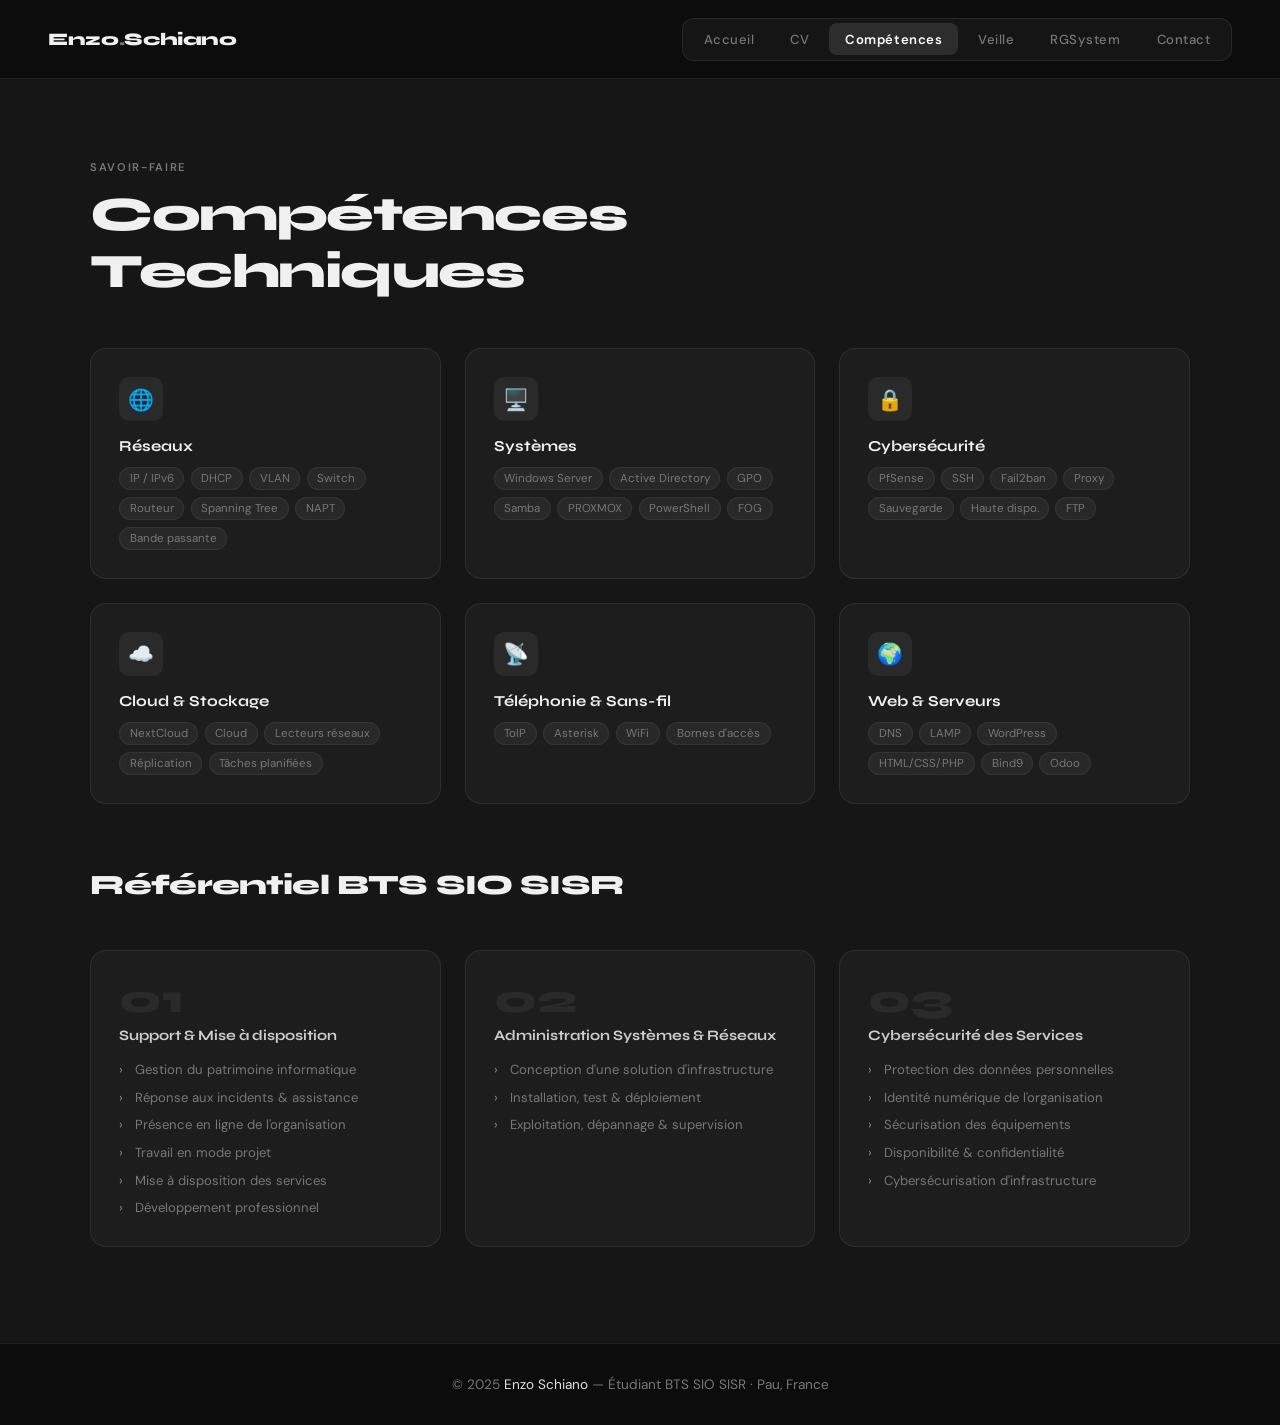
==== competences.html @ 0765dd6f "Restructuration complete: Multi-pages avec CSS externe, application des bonnes pratiques" ====
<!DOCTYPE html>
<html lang="fr">

<head>
    <meta charset="UTF-8" />
    <meta name="viewport" content="width=device-width, initial-scale=1.0" />
    <title>Enzo Schiano — BTS SIO SISR</title>
    <link rel="preconnect" href="https://fonts.googleapis.com">
    <link
        href="https://fonts.googleapis.com/css2?family=Syne:wght@400;600;700;800&family=DM+Sans:wght@300;400;500&display=swap"
        rel="stylesheet">
    <link rel="stylesheet" href="style.css">
</head>

<body>

    <nav>
        <a href="index.html" class="nav-logo" style="text-decoration:none;">Enzo<span>.</span>Schiano</a>
        <ul class="nav-tabs">
            <li><a href="index.html" >Accueil</a></li>
            <li><a href="cv.html">CV</a></li>
            <li><a href="competences.html" class="active">Compétences</a></li>
            <li><a href="veille.html">Veille</a></li>
            <li><a href="rgsystem.html">RGSystem</a></li>
            <li><a href="contact.html">Contact</a></li>
        </ul>
    </nav>

    
<div id="competences" style="padding-top: 4rem;">
        <section id="competences" style="padding-top:6rem; background:var(--bg3);">
            <div class="section-inner">
                <p class="section-label reveal">Savoir-faire</p>
                <h2 class="reveal">Compétences<br>Techniques</h2>
                <div class="skills-grid">
                    <div class="skill-card reveal">
                        <div class="skill-icon">🌐</div>
                        <div class="skill-title">Réseaux</div>
                        <div class="skill-items"><span class="skill-pill">IP / IPv6</span><span
                                class="skill-pill">DHCP</span><span class="skill-pill">VLAN</span><span
                                class="skill-pill">Switch</span><span class="skill-pill">Routeur</span><span
                                class="skill-pill">Spanning Tree</span><span class="skill-pill">NAPT</span><span
                                class="skill-pill">Bande passante</span></div>
                    </div>
                    <div class="skill-card reveal">
                        <div class="skill-icon">🖥️</div>
                        <div class="skill-title">Systèmes</div>
                        <div class="skill-items"><span class="skill-pill">Windows Server</span><span
                                class="skill-pill">Active Directory</span><span class="skill-pill">GPO</span><span
                                class="skill-pill">Samba</span><span class="skill-pill">PROXMOX</span><span
                                class="skill-pill">PowerShell</span><span class="skill-pill">FOG</span></div>
                    </div>
                    <div class="skill-card reveal">
                        <div class="skill-icon">🔒</div>
                        <div class="skill-title">Cybersécurité</div>
                        <div class="skill-items"><span class="skill-pill">PfSense</span><span
                                class="skill-pill">SSH</span><span class="skill-pill">Fail2ban</span><span
                                class="skill-pill">Proxy</span><span class="skill-pill">Sauvegarde</span><span
                                class="skill-pill">Haute dispo.</span><span class="skill-pill">FTP</span></div>
                    </div>
                    <div class="skill-card reveal">
                        <div class="skill-icon">☁️</div>
                        <div class="skill-title">Cloud &amp; Stockage</div>
                        <div class="skill-items"><span class="skill-pill">NextCloud</span><span
                                class="skill-pill">Cloud</span><span class="skill-pill">Lecteurs réseaux</span><span
                                class="skill-pill">Réplication</span><span class="skill-pill">Tâches planifiées</span>
                        </div>
                    </div>
                    <div class="skill-card reveal">
                        <div class="skill-icon">📡</div>
                        <div class="skill-title">Téléphonie &amp; Sans-fil</div>
                        <div class="skill-items"><span class="skill-pill">ToIP</span><span
                                class="skill-pill">Asterisk</span><span class="skill-pill">WiFi</span><span
                                class="skill-pill">Bornes d'accès</span></div>
                    </div>
                    <div class="skill-card reveal">
                        <div class="skill-icon">🌍</div>
                        <div class="skill-title">Web &amp; Serveurs</div>
                        <div class="skill-items"><span class="skill-pill">DNS</span><span
                                class="skill-pill">LAMP</span><span class="skill-pill">WordPress</span><span
                                class="skill-pill">HTML/CSS/PHP</span><span class="skill-pill">Bind9</span><span
                                class="skill-pill">Odoo</span></div>
                    </div>
                </div>
                <h2 class="reveal" style="margin-top:4rem;font-size:1.75rem;">Référentiel BTS SIO SISR</h2>
                <div class="bts-grid">
                    <div class="bts-card reveal">
                        <div class="bts-number">01</div>
                        <div class="bts-title">Support &amp; Mise à disposition</div>
                        <ul class="bts-items">
                            <li>Gestion du patrimoine informatique</li>
                            <li>Réponse aux incidents &amp; assistance</li>
                            <li>Présence en ligne de l'organisation</li>
                            <li>Travail en mode projet</li>
                            <li>Mise à disposition des services</li>
                            <li>Développement professionnel</li>
                        </ul>
                    </div>
                    <div class="bts-card reveal">
                        <div class="bts-number">02</div>
                        <div class="bts-title">Administration Systèmes &amp; Réseaux</div>
                        <ul class="bts-items">
                            <li>Conception d'une solution d'infrastructure</li>
                            <li>Installation, test &amp; déploiement</li>
                            <li>Exploitation, dépannage &amp; supervision</li>
                        </ul>
                    </div>
                    <div class="bts-card reveal">
                        <div class="bts-number">03</div>
                        <div class="bts-title">Cybersécurité des Services</div>
                        <ul class="bts-items">
                            <li>Protection des données personnelles</li>
                            <li>Identité numérique de l'organisation</li>
                            <li>Sécurisation des équipements</li>
                            <li>Disponibilité &amp; confidentialité</li>
                            <li>Cybersécurisation d'infrastructure</li>
                        </ul>
                    </div>
                </div>
            </div>
        </section>
        
    </div>
    <footer>
        <p>© 2025 <span>Enzo Schiano</span> — Étudiant BTS SIO SISR · Pau, France</p>
    </footer>
    <script>
        // Animations au scroll (reveal)
        function triggerReveal() {
            const reveals = document.querySelectorAll('.reveal');
            const observer = new IntersectionObserver((entries) => {
                entries.forEach((entry, i) => {
                    if (entry.isIntersecting) {
                        setTimeout(() => entry.target.classList.add('visible'), (i % 6) * 80);
                        observer.unobserve(entry.target);
                    }
                });
            }, { threshold: 0.1 });
            
            reveals.forEach(el => el.classList.remove('visible'));
            reveals.forEach(el => observer.observe(el));
        }

        document.addEventListener('DOMContentLoaded', triggerReveal);
    </script>
</body>
</html>
---- style.css ----
*,
        *::before,
        *::after {
            box-sizing: border-box;
            margin: 0;
            padding: 0;
        }

        :root {
            --bg: #0c0c0c;
            --bg2: #111111;
            --bg3: #161616;
            --accent: #e0e0e0;
            --accent2: #ffffff;
            --text: #f0f0f0;
            --muted: #777777;
            --border: rgba(255, 255, 255, 0.08);
            --card: rgba(255, 255, 255, 0.03);
        }

        html {
            scroll-behavior: smooth;
        }

        body {
            font-family: 'DM Sans', sans-serif;
            background: var(--bg);
            color: var(--text);
            min-height: 100vh;
            overflow-x: hidden;
        }

        body::before {
            content: '';
            position: fixed;
            inset: 0;
            background-image: url("data:image/svg+xml,%3Csvg viewBox='0 0 256 256' xmlns='http://www.w3.org/2000/svg'%3E%3Cfilter id='noise'%3E%3CfeTurbulence type='fractalNoise' baseFrequency='0.9' numOctaves='4' stitchTiles='stitch'/%3E%3C/filter%3E%3Crect width='100%25' height='100%25' filter='url(%23noise)' opacity='0.04'/%3E%3C/svg%3E");
            pointer-events: none;
            z-index: 0;
            opacity: 0.4;
        }

        nav {
            position: fixed;
            top: 0;
            left: 0;
            right: 0;
            z-index: 100;
            display: flex;
            justify-content: space-between;
            align-items: center;
            padding: 1.1rem 3rem;
            backdrop-filter: blur(20px);
            background: rgba(12, 12, 12, 0.88);
            border-bottom: 1px solid var(--border);
        }

        .nav-logo {
            font-family: 'Syne', sans-serif;
            font-weight: 800;
            font-size: 1.1rem;
            letter-spacing: -0.02em;
            color: var(--text);
            text-decoration: none;
            cursor: pointer;
            background: none;
            border: none;
        }

        .nav-logo span {
            color: var(--muted);
        }

        .nav-tabs {
            display: flex;
            gap: 0.25rem;
            list-style: none;
            background: rgba(255, 255, 255, 0.04);
            border: 1px solid var(--border);
            border-radius: 12px;
            padding: 0.3rem;
        }

        .nav-tabs li a {
            background: none;
            border: none;
            color: var(--muted);
            font-family: 'DM Sans', sans-serif;
            font-size: 0.82rem;
            font-weight: 500;
            letter-spacing: 0.04em;
            padding: 0.45rem 1rem;
            border-radius: 8px;
            cursor: pointer;
            transition: all 0.2s;
            white-space: nowrap;
            text-decoration: none;
            display: inline-block;
        }

        .nav-tabs li a:hover {
            color: var(--text);
        }

        .nav-tabs li a.active {
            background: rgba(255, 255, 255, 0.1);
            color: var(--accent2);
            font-weight: 600;
        }

        section {
            position: relative;
            z-index: 1;
            padding: 6rem 3rem;
            min-height: auto;
        }

        .section-inner {
            max-width: 1100px;
            margin: 0 auto;
        }

        .section-label {
            font-size: 0.7rem;
            text-transform: uppercase;
            letter-spacing: 0.15em;
            color: var(--muted);
            font-weight: 600;
            margin-bottom: 0.75rem;
        }

        h2 {
            font-family: 'Syne', sans-serif;
            font-size: clamp(2rem, 4vw, 3rem);
            font-weight: 800;
            letter-spacing: -0.03em;
            margin-bottom: 3rem;
        }

        .divider {
            height: 1px;
            background: linear-gradient(90deg, transparent, var(--border), transparent);
            max-width: 1100px;
            margin: 0 auto;
        }

        /* HERO */
        #hero {
            min-height: 100vh;
            display: flex;
            align-items: center;
            padding: 6rem 3rem 4rem;
            overflow: hidden;
        }

        .hero-glow {
            position: absolute;
            width: 500px;
            height: 500px;
            background: radial-gradient(circle, rgba(255, 255, 255, 0.04) 0%, transparent 70%);
            top: -80px;
            right: -80px;
            pointer-events: none;
        }

        .hero-content {
            max-width: 1100px;
            margin: 0 auto;
            position: relative;
            z-index: 1;
        }

        .hero-tag {
            display: inline-flex;
            align-items: center;
            gap: 0.5rem;
            background: rgba(255, 255, 255, 0.05);
            border: 1px solid rgba(255, 255, 255, 0.1);
            border-radius: 100px;
            padding: 0.35rem 1rem;
            font-size: 0.75rem;
            letter-spacing: 0.1em;
            text-transform: uppercase;
            color: #aaaaaa;
            margin-bottom: 2rem;
            animation: fadeUp 0.6s ease both;
        }

        .hero-tag::before {
            content: '';
            width: 6px;
            height: 6px;
            background: #ffffff;
            border-radius: 50%;
            animation: pulse 2s infinite;
        }

        @keyframes pulse {

            0%,
            100% {
                opacity: 1;
                transform: scale(1);
            }

            50% {
                opacity: 0.4;
                transform: scale(1.4);
            }
        }

        h1 {
            font-family: 'Syne', sans-serif;
            font-size: clamp(3.5rem, 8vw, 7rem);
            font-weight: 800;
            line-height: 0.95;
            letter-spacing: -0.04em;
            animation: fadeUp 0.6s 0.1s ease both;
        }

        h1 .highlight {
            background: linear-gradient(135deg, #ffffff 0%, #888888 100%);
            -webkit-background-clip: text;
            -webkit-text-fill-color: transparent;
            background-clip: text;
        }

        .hero-subtitle {
            margin-top: 1.5rem;
            font-size: 1.1rem;
            color: var(--muted);
            max-width: 460px;
            line-height: 1.7;
            animation: fadeUp 0.6s 0.2s ease both;
        }

        .hero-actions {
            display: flex;
            gap: 1rem;
            margin-top: 2.5rem;
            animation: fadeUp 0.6s 0.3s ease both;
        }

        .btn-primary {
            display: inline-flex;
            align-items: center;
            gap: 0.5rem;
            background: #ffffff;
            color: #0c0c0c;
            padding: 0.85rem 1.8rem;
            border-radius: 8px;
            text-decoration: none;
            font-weight: 700;
            font-size: 0.9rem;
            border: none;
            cursor: pointer;
            transition: all 0.2s;
        }

        .btn-primary:hover {
            background: #cccccc;
            transform: translateY(-2px);
            box-shadow: 0 8px 24px rgba(255, 255, 255, 0.1);
        }

        .btn-outline {
            display: inline-flex;
            align-items: center;
            gap: 0.5rem;
            background: transparent;
            color: var(--text);
            padding: 0.85rem 1.8rem;
            border-radius: 8px;
            text-decoration: none;
            font-weight: 500;
            font-size: 0.9rem;
            border: 1px solid var(--border);
            cursor: pointer;
            transition: all 0.2s;
        }

        .btn-outline:hover {
            border-color: rgba(255, 255, 255, 0.3);
            color: #ffffff;
            transform: translateY(-2px);
        }

        .hero-meta {
            display: flex;
            gap: 3rem;
            margin-top: 4rem;
            animation: fadeUp 0.6s 0.4s ease both;
        }

        .hero-meta-label {
            font-size: 0.7rem;
            text-transform: uppercase;
            letter-spacing: 0.1em;
            color: var(--muted);
        }

        .hero-meta-value {
            font-family: 'Syne', sans-serif;
            font-weight: 700;
            font-size: 1.05rem;
            margin-top: 0.2rem;
        }

        @keyframes fadeUp {
            from {
                opacity: 0;
                transform: translateY(24px);
            }

            to {
                opacity: 1;
                transform: translateY(0);
            }
        }

        /* TIMELINE */
        #experience {
            background: var(--bg2);
        }

        .timeline {
            position: relative;
        }

        .timeline::before {
            content: '';
            position: absolute;
            left: 0;
            top: 0;
            bottom: 0;
            width: 2px;
            background: linear-gradient(180deg, #ffffff, transparent);
            border-radius: 2px;
        }

        .timeline-item {
            padding-left: 2.5rem;
            margin-bottom: 3rem;
            position: relative;
        }

        .timeline-item::before {
            content: '';
            position: absolute;
            left: -5px;
            top: 6px;
            width: 12px;
            height: 12px;
            background: #ffffff;
            border-radius: 50%;
            border: 3px solid var(--bg2);
        }

        .timeline-date {
            font-size: 0.75rem;
            color: #aaa;
            font-weight: 600;
            letter-spacing: 0.08em;
            text-transform: uppercase;
            margin-bottom: 0.4rem;
        }

        .timeline-title {
            font-family: 'Syne', sans-serif;
            font-weight: 700;
            font-size: 1.05rem;
            margin-bottom: 0.2rem;
        }

        .timeline-company {
            color: var(--muted);
            font-size: 0.875rem;
            margin-bottom: 0.6rem;
        }

        .timeline-desc {
            color: var(--muted);
            font-size: 0.875rem;
            line-height: 1.7;
        }

        .timeline-tags {
            display: flex;
            flex-wrap: wrap;
            gap: 0.4rem;
            margin-top: 0.75rem;
        }

        .tag {
            background: rgba(255, 255, 255, 0.06);
            border: 1px solid rgba(255, 255, 255, 0.1);
            color: #ccc;
            font-size: 0.72rem;
            padding: 0.2rem 0.65rem;
            border-radius: 100px;
            font-weight: 500;
        }

        /* FORMATION */
        .formation-grid {
            display: grid;
            grid-template-columns: 1fr 1fr;
            gap: 1.5rem;
        }

        .formation-card {
            background: var(--card);
            border: 1px solid var(--border);
            border-radius: 16px;
            padding: 2rem;
            transition: all 0.3s;
            position: relative;
            overflow: hidden;
        }

        .formation-card::before {
            content: '';
            position: absolute;
            top: 0;
            left: 0;
            right: 0;
            height: 2px;
            background: linear-gradient(90deg, #ffffff, #555555);
            opacity: 0;
            transition: opacity 0.3s;
        }

        .formation-card:hover {
            border-color: rgba(255, 255, 255, 0.2);
            transform: translateY(-4px);
            box-shadow: 0 20px 40px rgba(0, 0, 0, 0.3);
        }

        .formation-card:hover::before {
            opacity: 1;
        }

        .formation-year {
            font-size: 0.72rem;
            text-transform: uppercase;
            letter-spacing: 0.1em;
            color: #aaa;
            font-weight: 600;
            margin-bottom: 0.75rem;
        }

        .formation-degree {
            font-family: 'Syne', sans-serif;
            font-weight: 700;
            font-size: 1rem;
            margin-bottom: 0.35rem;
        }

        .formation-school {
            color: var(--muted);
            font-size: 0.875rem;
        }

        /* SKILLS */
        #competences {
            background: var(--bg3);
        }

        .skills-grid {
            display: grid;
            grid-template-columns: repeat(3, 1fr);
            gap: 1.5rem;
        }

        .skill-card {
            background: var(--card);
            border: 1px solid var(--border);
            border-radius: 16px;
            padding: 1.75rem;
            transition: all 0.3s;
        }

        .skill-card:hover {
            border-color: rgba(255, 255, 255, 0.2);
            transform: translateY(-3px);
            box-shadow: 0 16px 32px rgba(0, 0, 0, 0.25);
        }

        .skill-icon {
            width: 44px;
            height: 44px;
            background: rgba(255, 255, 255, 0.06);
            border-radius: 10px;
            display: flex;
            align-items: center;
            justify-content: center;
            margin-bottom: 1rem;
            font-size: 1.3rem;
        }

        .skill-title {
            font-family: 'Syne', sans-serif;
            font-weight: 700;
            font-size: 0.95rem;
            margin-bottom: 0.75rem;
        }

        .skill-items {
            display: flex;
            flex-wrap: wrap;
            gap: 0.4rem;
        }

        .skill-pill {
            background: rgba(255, 255, 255, 0.05);
            border: 1px solid rgba(255, 255, 255, 0.06);
            color: var(--muted);
            font-size: 0.72rem;
            padding: 0.2rem 0.6rem;
            border-radius: 100px;
        }

        .bts-grid {
            display: grid;
            grid-template-columns: 1fr 1fr 1fr;
            gap: 1.5rem;
            margin-top: 1rem;
        }

        .bts-card {
            background: var(--card);
            border: 1px solid var(--border);
            border-radius: 16px;
            padding: 1.75rem;
        }

        .bts-number {
            font-family: 'Syne', sans-serif;
            font-size: 2.5rem;
            font-weight: 800;
            color: rgba(255, 255, 255, 0.06);
            line-height: 1;
            margin-bottom: 0.5rem;
        }

        .bts-title {
            font-family: 'Syne', sans-serif;
            font-weight: 700;
            font-size: 0.9rem;
            margin-bottom: 1rem;
            color: #ccc;
        }

        .bts-items {
            list-style: none;
            display: flex;
            flex-direction: column;
            gap: 0.5rem;
        }

        .bts-items li {
            font-size: 0.82rem;
            color: var(--muted);
            padding-left: 1rem;
            position: relative;
            line-height: 1.5;
        }

        .bts-items li::before {
            content: '›';
            position: absolute;
            left: 0;
            color: #888;
        }

        /* CONTACT */
        #contact {
            background: var(--bg2);
        }

        .contact-wrapper {
            display: grid;
            grid-template-columns: 1fr 1fr;
            gap: 4rem;
            align-items: start;
        }

        .contact-desc {
            color: var(--muted);
            line-height: 1.7;
            margin-bottom: 2rem;
        }

        .contact-links {
            display: flex;
            flex-direction: column;
            gap: 1rem;
        }

        .contact-link-item {
            display: flex;
            align-items: center;
            gap: 1rem;
            padding: 1rem 1.25rem;
            background: var(--card);
            border: 1px solid var(--border);
            border-radius: 12px;
            text-decoration: none;
            color: var(--text);
            transition: all 0.2s;
        }

        .contact-link-item:hover {
            border-color: rgba(255, 255, 255, 0.2);
            transform: translateX(4px);
        }

        .contact-link-icon {
            width: 36px;
            height: 36px;
            background: rgba(255, 255, 255, 0.06);
            border-radius: 8px;
            display: flex;
            align-items: center;
            justify-content: center;
            font-size: 1rem;
            flex-shrink: 0;
        }

        .contact-link-label {
            font-size: 0.72rem;
            color: var(--muted);
            text-transform: uppercase;
            letter-spacing: 0.08em;
        }

        .contact-link-value {
            font-weight: 500;
            font-size: 0.9rem;
        }

        .contact-form {
            background: var(--card);
            border: 1px solid var(--border);
            border-radius: 20px;
            padding: 2.5rem;
        }

        .form-group {
            margin-bottom: 1.25rem;
        }

        label {
            display: block;
            font-size: 0.78rem;
            font-weight: 600;
            text-transform: uppercase;
            letter-spacing: 0.08em;
            color: var(--muted);
            margin-bottom: 0.5rem;
        }

        input,
        textarea {
            width: 100%;
            background: rgba(255, 255, 255, 0.04);
            border: 1px solid var(--border);
            border-radius: 10px;
            padding: 0.85rem 1rem;
            color: var(--text);
            font-family: 'DM Sans', sans-serif;
            font-size: 0.9rem;
            transition: border-color 0.2s;
            outline: none;
        }

        input:focus,
        textarea:focus {
            border-color: rgba(255, 255, 255, 0.3);
        }

        textarea {
            resize: vertical;
            min-height: 120px;
        }

        /* VEILLE */
        .veille-hero {
            padding: 8rem 3rem 3rem;
            position: relative;
            z-index: 1;
            max-width: 1100px;
            margin: 0 auto;
        }

        .veille-date-badge {
            display: inline-flex;
            align-items: center;
            gap: 0.5rem;
            background: rgba(255, 255, 255, 0.05);
            border: 1px solid rgba(255, 255, 255, 0.1);
            border-radius: 100px;
            padding: 0.35rem 1rem;
            font-size: 0.75rem;
            letter-spacing: 0.1em;
            text-transform: uppercase;
            color: #aaa;
            margin-bottom: 1.5rem;
        }

        .veille-hero p {
            color: var(--muted);
            font-size: 1rem;
            max-width: 560px;
            line-height: 1.7;
        }

        .veille-section {
            padding: 3rem 3rem;
            position: relative;
            z-index: 1;
            max-width: 1100px;
            margin: 0 auto;
        }

        .veille-section-title {
            font-family: 'Syne', sans-serif;
            font-size: 1.4rem;
            font-weight: 800;
            letter-spacing: -0.02em;
            margin-bottom: 1.5rem;
            display: flex;
            align-items: center;
            gap: 0.75rem;
        }

        .veille-section-title::after {
            content: '';
            flex: 1;
            height: 1px;
            background: var(--border);
        }

        .veille-cards {
            display: grid;
            grid-template-columns: repeat(2, 1fr);
            gap: 1.25rem;
            margin-bottom: 2.5rem;
        }

        .veille-cards.three {
            grid-template-columns: repeat(3, 1fr);
        }

        .veille-card {
            background: var(--card);
            border: 1px solid var(--border);
            border-radius: 16px;
            padding: 1.75rem;
            transition: all 0.25s;
        }

        .veille-card:hover {
            border-color: rgba(255, 255, 255, 0.18);
            transform: translateY(-3px);
            box-shadow: 0 16px 32px rgba(0, 0, 0, 0.3);
        }

        .veille-card-icon {
            font-size: 1.6rem;
            margin-bottom: 0.75rem;
        }

        .veille-card-title {
            font-family: 'Syne', sans-serif;
            font-weight: 700;
            font-size: 0.95rem;
            margin-bottom: 0.6rem;
        }

        .veille-card-text {
            color: var(--muted);
            font-size: 0.875rem;
            line-height: 1.7;
        }

        .veille-compare {
            display: grid;
            grid-template-columns: 1fr 1fr;
            gap: 1.25rem;
            margin-bottom: 2.5rem;
        }

        .compare-col {
            background: var(--card);
            border: 1px solid var(--border);
            border-radius: 16px;
            padding: 1.75rem;
        }

        .compare-header {
            font-family: 'Syne', sans-serif;
            font-weight: 800;
            font-size: 1rem;
            margin-bottom: 1.25rem;
            padding-bottom: 0.75rem;
            border-bottom: 1px solid var(--border);
            display: flex;
            align-items: center;
            gap: 0.5rem;
        }

        .compare-badge {
            font-size: 0.65rem;
            font-weight: 700;
            letter-spacing: 0.08em;
            text-transform: uppercase;
            padding: 0.2rem 0.6rem;
            border-radius: 100px;
        }

        .compare-badge.old {
            background: rgba(255, 255, 255, 0.07);
            color: #888;
        }

        .compare-badge.new {
            background: rgba(255, 255, 255, 0.12);
            color: #ddd;
        }

        .compare-list {
            list-style: none;
            display: flex;
            flex-direction: column;
            gap: 0.6rem;
        }

        .compare-list li {
            font-size: 0.875rem;
            color: var(--muted);
            padding-left: 1.25rem;
            position: relative;
            line-height: 1.5;
        }

        .compare-list li::before {
            content: '·';
            position: absolute;
            left: 0;
            font-size: 1.2rem;
            line-height: 1.1;
            color: #555;
        }

        .compare-list li.plus {
            color: #ccc;
        }

        .compare-list li.plus::before {
            content: '+';
            color: #aaa;
            font-size: 0.9rem;
            line-height: 1.4;
            font-weight: 700;
        }

        .veille-sources {
            display: flex;
            flex-direction: column;
            gap: 0.75rem;
            margin-bottom: 2.5rem;
        }

        .source-item {
            display: flex;
            align-items: center;
            gap: 1rem;
            padding: 1rem 1.25rem;
            background: var(--card);
            border: 1px solid var(--border);
            border-radius: 12px;
            text-decoration: none;
            color: var(--text);
            transition: all 0.2s;
        }

        .source-item:hover {
            border-color: rgba(255, 255, 255, 0.2);
            transform: translateX(4px);
        }

        .source-icon {
            width: 36px;
            height: 36px;
            background: rgba(255, 255, 255, 0.05);
            border-radius: 8px;
            display: flex;
            align-items: center;
            justify-content: center;
            font-size: 1rem;
            flex-shrink: 0;
        }

        .source-label {
            font-size: 0.72rem;
            color: var(--muted);
            text-transform: uppercase;
            letter-spacing: 0.06em;
        }

        .source-title {
            font-weight: 500;
            font-size: 0.9rem;
        }

        .source-arrow {
            margin-left: auto;
            color: var(--muted);
            font-size: 1rem;
        }

        .info-banner {
            background: rgba(255, 255, 255, 0.04);
            border: 1px solid rgba(255, 255, 255, 0.1);
            border-radius: 12px;
            padding: 1.25rem 1.5rem;
            display: flex;
            gap: 1rem;
            align-items: flex-start;
            margin-bottom: 2rem;
        }

        .info-banner-icon {
            font-size: 1.25rem;
            flex-shrink: 0;
            margin-top: 0.1rem;
        }

        .info-banner-text {
            font-size: 0.875rem;
            color: var(--muted);
            line-height: 1.6;
        }

        .info-banner-text strong {
            color: var(--text);
        }

        /* FOOTER */
        footer {
            background: var(--bg);
            border-top: 1px solid var(--border);
            padding: 2rem 3rem;
            text-align: center;
            color: var(--muted);
            font-size: 0.85rem;
            position: relative;
            z-index: 1;
        }

        footer span {
            color: var(--accent);
        }

        /* REVEAL */
        .reveal {
            opacity: 0;
            transform: translateY(28px);
            transition: opacity 0.6s ease, transform 0.6s ease;
        }

        .reveal.visible {
            opacity: 1;
            transform: translateY(0);
        }

        /* RESPONSIVE */
        @media (max-width: 900px) {
            nav {
                padding: 1rem 1.5rem;
            }

            section,
            .veille-hero,
            .veille-section {
                padding-left: 1.5rem;
                padding-right: 1.5rem;
            }

            .formation-grid,
            .contact-wrapper,
            .veille-compare {
                grid-template-columns: 1fr;
            }

            .skills-grid,
            .bts-grid,
            .veille-cards.three {
                grid-template-columns: 1fr 1fr;
            }

            .veille-cards {
                grid-template-columns: 1fr 1fr;
            }

            .hero-meta {
                gap: 2rem;
            }
        }

        @media (max-width: 600px) {

            .skills-grid,
            .bts-grid,
            .veille-cards,
            .veille-cards.three {
                grid-template-columns: 1fr;
            }

            h1 {
                font-size: 3rem;
            }

            .nav-tabs li button {
                padding: 0.4rem 0.6rem;
                font-size: 0.72rem;
            }
        }
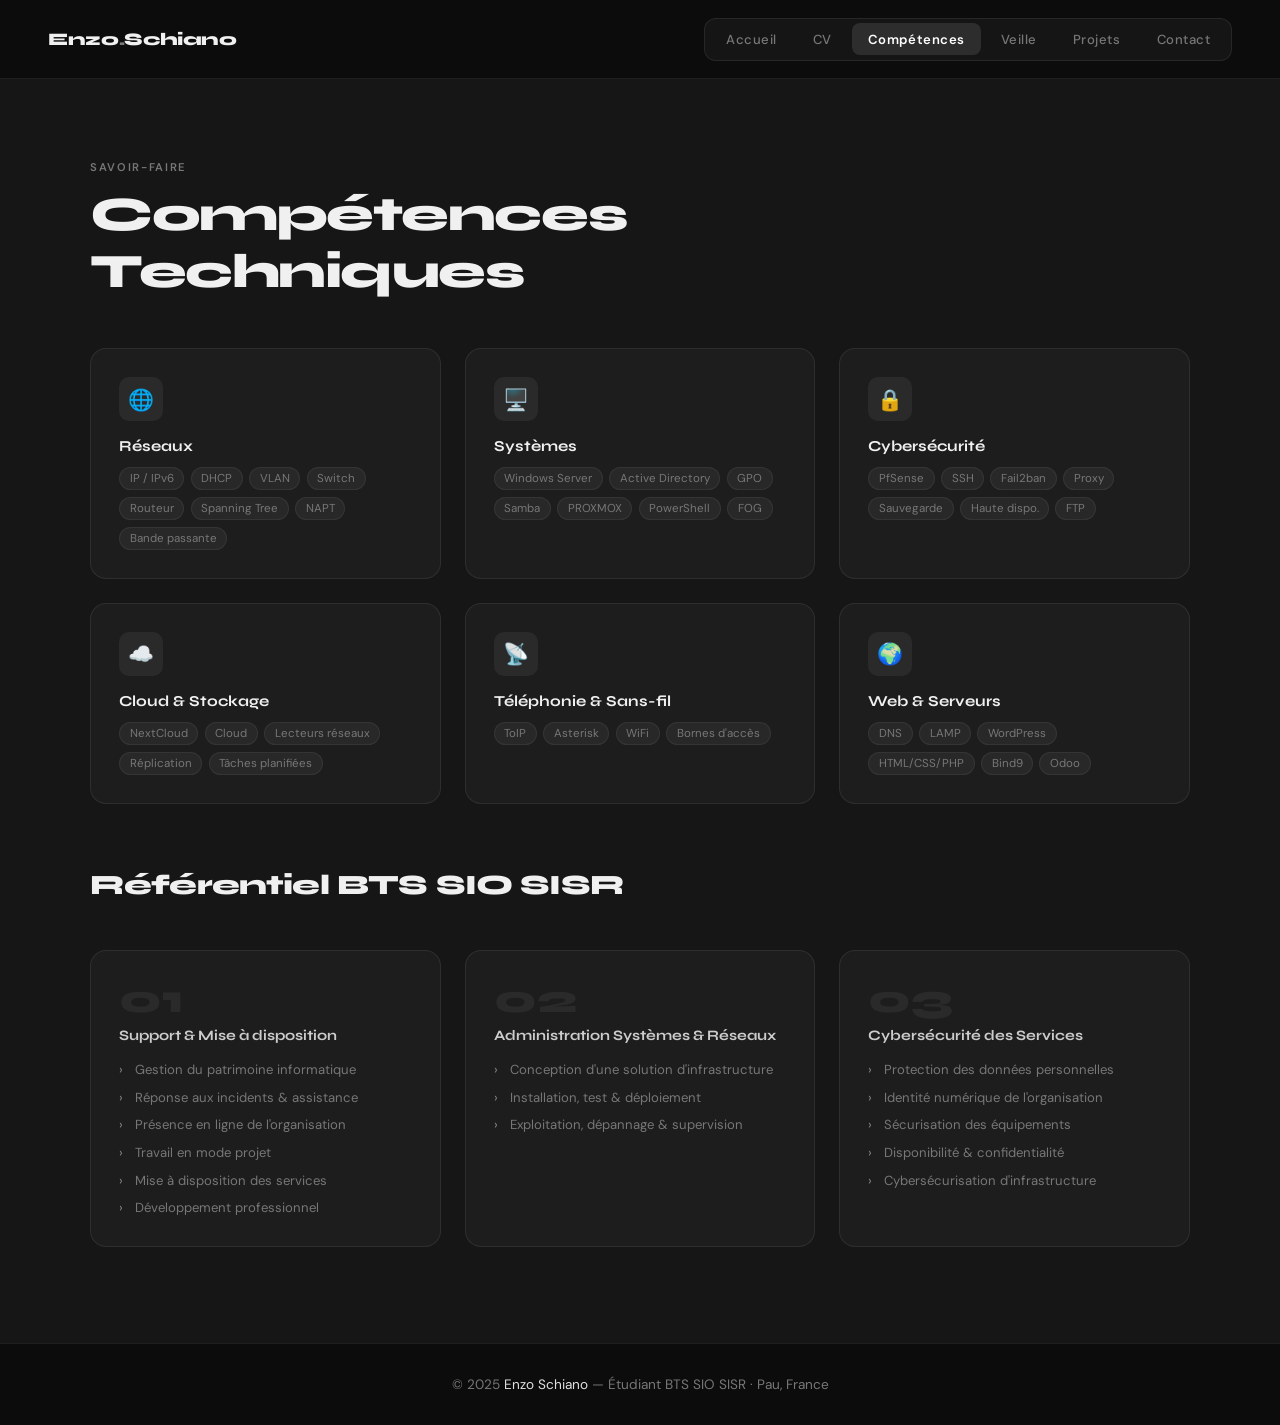
==== commit c8336551: "Renommage de l'onglet RGSystem en Projets et des liens" ====
--- a/competences.html
+++ b/competences.html
@@ -21,7 +21,7 @@
             <li><a href="cv.html">CV</a></li>
             <li><a href="competences.html" class="active">Compétences</a></li>
             <li><a href="veille.html">Veille</a></li>
-            <li><a href="rgsystem.html">RGSystem</a></li>
+            <li><a href="rgsystem.html">Projets</a></li>
             <li><a href="contact.html">Contact</a></li>
         </ul>
     </nav>
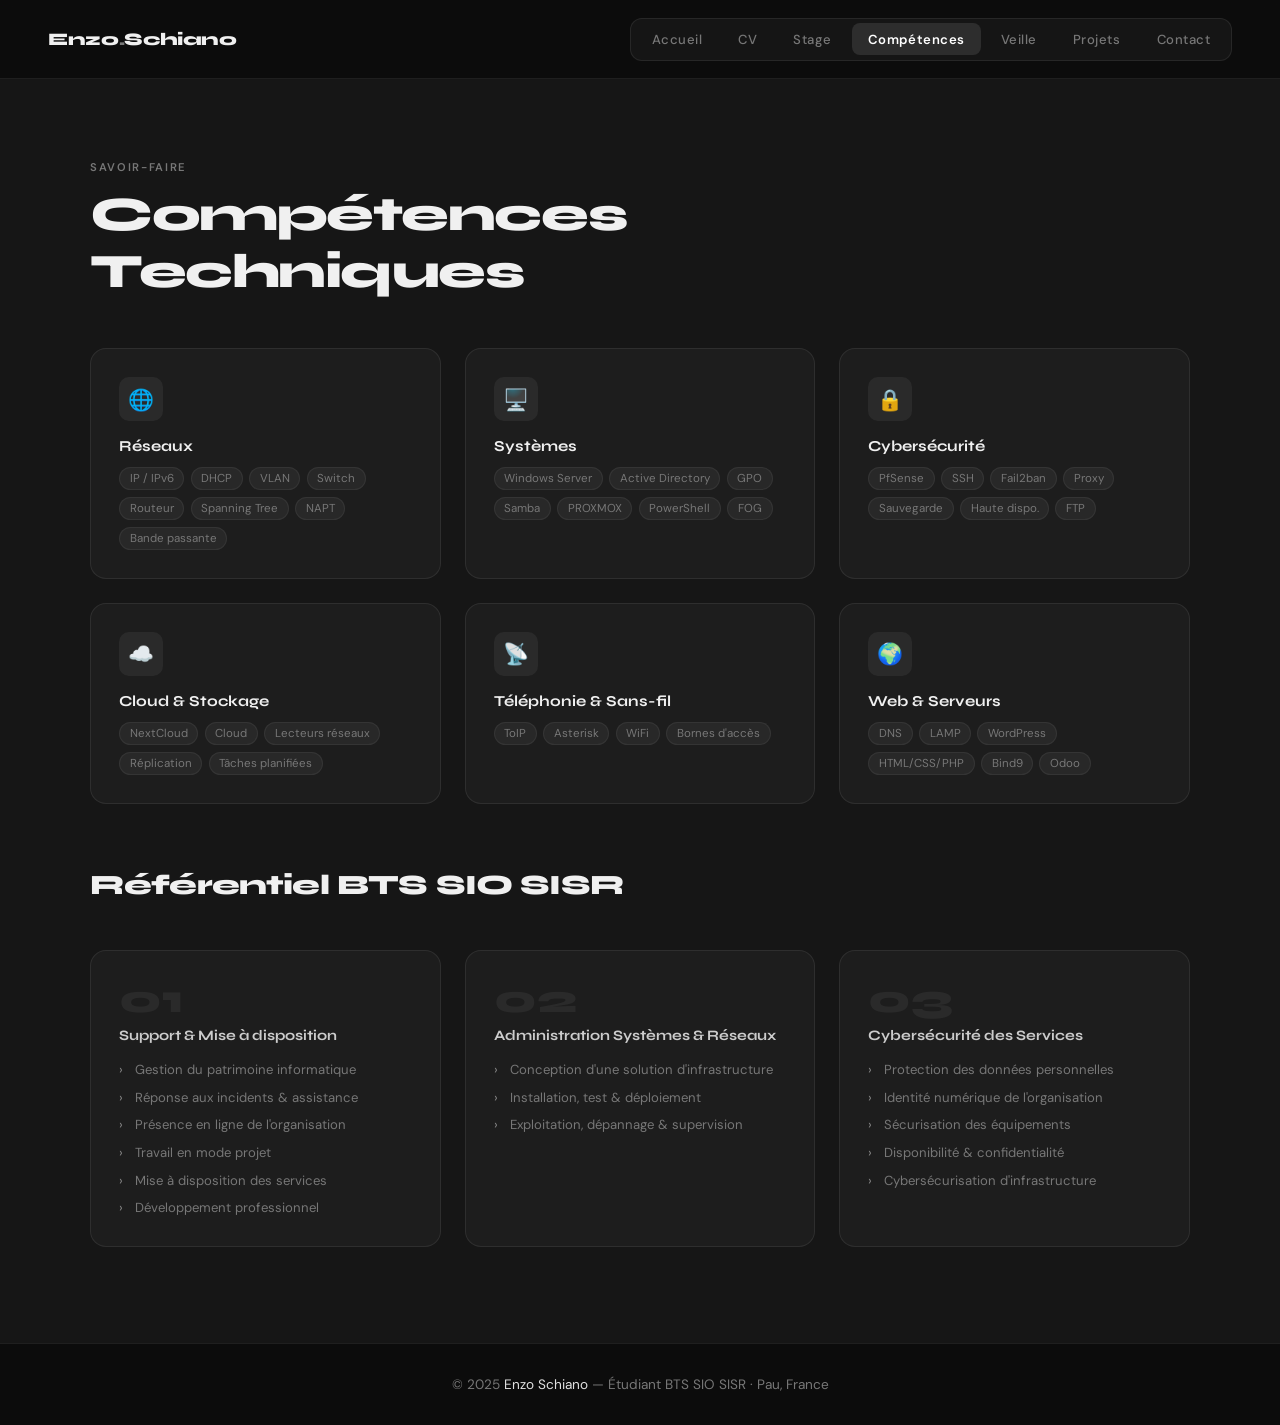
==== commit 3e451807: "Ajout de la page Stage et mise à jour de la navigation" ====
--- a/competences.html
+++ b/competences.html
@@ -16,9 +16,15 @@
 
     <nav>
         <a href="index.html" class="nav-logo" style="text-decoration:none;">Enzo<span>.</span>Schiano</a>
+        <button class="nav-burger" id="burger-menu">
+            <span></span>
+            <span></span>
+            <span></span>
+        </button>
         <ul class="nav-tabs">
             <li><a href="index.html" >Accueil</a></li>
             <li><a href="cv.html">CV</a></li>
+            <li><a href="stage.html">Stage</a></li>
             <li><a href="competences.html" class="active">Compétences</a></li>
             <li><a href="veille.html">Veille</a></li>
             <li><a href="rgsystem.html">Projets</a></li>
@@ -141,6 +147,28 @@
             reveals.forEach(el => observer.observe(el));
         }
 
+        // Menu Burger
+        const burgerMenu = document.getElementById('burger-menu');
+        const navTabs = document.querySelector('.nav-tabs');
+
+        if (burgerMenu) {
+            burgerMenu.addEventListener('click', () => {
+                burgerMenu.classList.toggle('active');
+                navTabs.classList.toggle('show');
+                document.body.style.overflow = navTabs.classList.contains('show') ? 'hidden' : '';
+            });
+
+            // Fermer le menu lors du clic sur un lien
+            const navLinks = document.querySelectorAll('.nav-tabs a');
+            navLinks.forEach(link => {
+                link.addEventListener('click', () => {
+                    burgerMenu.classList.remove('active');
+                    navTabs.classList.remove('show');
+                    document.body.style.overflow = '';
+                });
+            });
+        }
+
         document.addEventListener('DOMContentLoaded', triggerReveal);
     </script>
 </body>
--- a/style.css
+++ b/style.css
@@ -1,1029 +1,1124 @@
-*,
-        *::before,
-        *::after {
-            box-sizing: border-box;
-            margin: 0;
-            padding: 0;
-        }
-
-        :root {
-            --bg: #0c0c0c;
-            --bg2: #111111;
-            --bg3: #161616;
-            --accent: #e0e0e0;
-            --accent2: #ffffff;
-            --text: #f0f0f0;
-            --muted: #777777;
-            --border: rgba(255, 255, 255, 0.08);
-            --card: rgba(255, 255, 255, 0.03);
-        }
-
-        html {
-            scroll-behavior: smooth;
-        }
-
-        body {
-            font-family: 'DM Sans', sans-serif;
-            background: var(--bg);
-            color: var(--text);
-            min-height: 100vh;
-            overflow-x: hidden;
-        }
-
-        body::before {
-            content: '';
-            position: fixed;
-            inset: 0;
-            background-image: url("data:image/svg+xml,%3Csvg viewBox='0 0 256 256' xmlns='http://www.w3.org/2000/svg'%3E%3Cfilter id='noise'%3E%3CfeTurbulence type='fractalNoise' baseFrequency='0.9' numOctaves='4' stitchTiles='stitch'/%3E%3C/filter%3E%3Crect width='100%25' height='100%25' filter='url(%23noise)' opacity='0.04'/%3E%3C/svg%3E");
-            pointer-events: none;
-            z-index: 0;
-            opacity: 0.4;
-        }
-
-        nav {
-            position: fixed;
-            top: 0;
-            left: 0;
-            right: 0;
-            z-index: 100;
-            display: flex;
-            justify-content: space-between;
-            align-items: center;
-            padding: 1.1rem 3rem;
-            backdrop-filter: blur(20px);
-            background: rgba(12, 12, 12, 0.88);
-            border-bottom: 1px solid var(--border);
-        }
-
-        .nav-logo {
-            font-family: 'Syne', sans-serif;
-            font-weight: 800;
-            font-size: 1.1rem;
-            letter-spacing: -0.02em;
-            color: var(--text);
-            text-decoration: none;
-            cursor: pointer;
-            background: none;
-            border: none;
-        }
-
-        .nav-logo span {
-            color: var(--muted);
-        }
-
-        .nav-tabs {
-            display: flex;
-            gap: 0.25rem;
-            list-style: none;
-            background: rgba(255, 255, 255, 0.04);
-            border: 1px solid var(--border);
-            border-radius: 12px;
-            padding: 0.3rem;
-        }
-
-        .nav-tabs li a {
-            background: none;
-            border: none;
-            color: var(--muted);
-            font-family: 'DM Sans', sans-serif;
-            font-size: 0.82rem;
-            font-weight: 500;
-            letter-spacing: 0.04em;
-            padding: 0.45rem 1rem;
-            border-radius: 8px;
-            cursor: pointer;
-            transition: all 0.2s;
-            white-space: nowrap;
-            text-decoration: none;
-            display: inline-block;
-        }
-
-        .nav-tabs li a:hover {
-            color: var(--text);
-        }
-
-        .nav-tabs li a.active {
-            background: rgba(255, 255, 255, 0.1);
-            color: var(--accent2);
-            font-weight: 600;
-        }
-
-        section {
-            position: relative;
-            z-index: 1;
-            padding: 6rem 3rem;
-            min-height: auto;
-        }
-
-        .section-inner {
-            max-width: 1100px;
-            margin: 0 auto;
-        }
-
-        .section-label {
-            font-size: 0.7rem;
-            text-transform: uppercase;
-            letter-spacing: 0.15em;
-            color: var(--muted);
-            font-weight: 600;
-            margin-bottom: 0.75rem;
-        }
-
-        h2 {
-            font-family: 'Syne', sans-serif;
-            font-size: clamp(2rem, 4vw, 3rem);
-            font-weight: 800;
-            letter-spacing: -0.03em;
-            margin-bottom: 3rem;
-        }
-
-        .divider {
-            height: 1px;
-            background: linear-gradient(90deg, transparent, var(--border), transparent);
-            max-width: 1100px;
-            margin: 0 auto;
-        }
-
-        /* HERO */
-        #hero {
-            min-height: 100vh;
-            display: flex;
-            align-items: center;
-            padding: 6rem 3rem 4rem;
-            overflow: hidden;
-        }
-
-        .hero-glow {
-            position: absolute;
-            width: 500px;
-            height: 500px;
-            background: radial-gradient(circle, rgba(255, 255, 255, 0.04) 0%, transparent 70%);
-            top: -80px;
-            right: -80px;
-            pointer-events: none;
-        }
-
-        .hero-content {
-            max-width: 1100px;
-            margin: 0 auto;
-            position: relative;
-            z-index: 1;
-        }
-
-        .hero-tag {
-            display: inline-flex;
-            align-items: center;
-            gap: 0.5rem;
-            background: rgba(255, 255, 255, 0.05);
-            border: 1px solid rgba(255, 255, 255, 0.1);
-            border-radius: 100px;
-            padding: 0.35rem 1rem;
-            font-size: 0.75rem;
-            letter-spacing: 0.1em;
-            text-transform: uppercase;
-            color: #aaaaaa;
-            margin-bottom: 2rem;
-            animation: fadeUp 0.6s ease both;
-        }
-
-        .hero-tag::before {
-            content: '';
-            width: 6px;
-            height: 6px;
-            background: #ffffff;
-            border-radius: 50%;
-            animation: pulse 2s infinite;
-        }
-
-        @keyframes pulse {
-
-            0%,
-            100% {
-                opacity: 1;
-                transform: scale(1);
-            }
-
-            50% {
-                opacity: 0.4;
-                transform: scale(1.4);
-            }
-        }
-
-        h1 {
-            font-family: 'Syne', sans-serif;
-            font-size: clamp(3.5rem, 8vw, 7rem);
-            font-weight: 800;
-            line-height: 0.95;
-            letter-spacing: -0.04em;
-            animation: fadeUp 0.6s 0.1s ease both;
-        }
-
-        h1 .highlight {
-            background: linear-gradient(135deg, #ffffff 0%, #888888 100%);
-            -webkit-background-clip: text;
-            -webkit-text-fill-color: transparent;
-            background-clip: text;
-        }
-
-        .hero-subtitle {
-            margin-top: 1.5rem;
-            font-size: 1.1rem;
-            color: var(--muted);
-            max-width: 460px;
-            line-height: 1.7;
-            animation: fadeUp 0.6s 0.2s ease both;
-        }
-
-        .hero-actions {
-            display: flex;
-            gap: 1rem;
-            margin-top: 2.5rem;
-            animation: fadeUp 0.6s 0.3s ease both;
-        }
-
-        .btn-primary {
-            display: inline-flex;
-            align-items: center;
-            gap: 0.5rem;
-            background: #ffffff;
-            color: #0c0c0c;
-            padding: 0.85rem 1.8rem;
-            border-radius: 8px;
-            text-decoration: none;
-            font-weight: 700;
-            font-size: 0.9rem;
-            border: none;
-            cursor: pointer;
-            transition: all 0.2s;
-        }
-
-        .btn-primary:hover {
-            background: #cccccc;
-            transform: translateY(-2px);
-            box-shadow: 0 8px 24px rgba(255, 255, 255, 0.1);
-        }
-
-        .btn-outline {
-            display: inline-flex;
-            align-items: center;
-            gap: 0.5rem;
-            background: transparent;
-            color: var(--text);
-            padding: 0.85rem 1.8rem;
-            border-radius: 8px;
-            text-decoration: none;
-            font-weight: 500;
-            font-size: 0.9rem;
-            border: 1px solid var(--border);
-            cursor: pointer;
-            transition: all 0.2s;
-        }
-
-        .btn-outline:hover {
-            border-color: rgba(255, 255, 255, 0.3);
-            color: #ffffff;
-            transform: translateY(-2px);
-        }
-
-        .hero-meta {
-            display: flex;
-            gap: 3rem;
-            margin-top: 4rem;
-            animation: fadeUp 0.6s 0.4s ease both;
-        }
-
-        .hero-meta-label {
-            font-size: 0.7rem;
-            text-transform: uppercase;
-            letter-spacing: 0.1em;
-            color: var(--muted);
-        }
-
-        .hero-meta-value {
-            font-family: 'Syne', sans-serif;
-            font-weight: 700;
-            font-size: 1.05rem;
-            margin-top: 0.2rem;
-        }
-
-        @keyframes fadeUp {
-            from {
-                opacity: 0;
-                transform: translateY(24px);
-            }
-
-            to {
-                opacity: 1;
-                transform: translateY(0);
-            }
-        }
-
-        /* TIMELINE */
-        #experience {
-            background: var(--bg2);
-        }
-
-        .timeline {
-            position: relative;
-        }
-
-        .timeline::before {
-            content: '';
-            position: absolute;
-            left: 0;
-            top: 0;
-            bottom: 0;
-            width: 2px;
-            background: linear-gradient(180deg, #ffffff, transparent);
-            border-radius: 2px;
-        }
-
-        .timeline-item {
-            padding-left: 2.5rem;
-            margin-bottom: 3rem;
-            position: relative;
-        }
-
-        .timeline-item::before {
-            content: '';
-            position: absolute;
-            left: -5px;
-            top: 6px;
-            width: 12px;
-            height: 12px;
-            background: #ffffff;
-            border-radius: 50%;
-            border: 3px solid var(--bg2);
-        }
-
-        .timeline-date {
-            font-size: 0.75rem;
-            color: #aaa;
-            font-weight: 600;
-            letter-spacing: 0.08em;
-            text-transform: uppercase;
-            margin-bottom: 0.4rem;
-        }
-
-        .timeline-title {
-            font-family: 'Syne', sans-serif;
-            font-weight: 700;
-            font-size: 1.05rem;
-            margin-bottom: 0.2rem;
-        }
-
-        .timeline-company {
-            color: var(--muted);
-            font-size: 0.875rem;
-            margin-bottom: 0.6rem;
-        }
-
-        .timeline-desc {
-            color: var(--muted);
-            font-size: 0.875rem;
-            line-height: 1.7;
-        }
-
-        .timeline-tags {
-            display: flex;
-            flex-wrap: wrap;
-            gap: 0.4rem;
-            margin-top: 0.75rem;
-        }
-
-        .tag {
-            background: rgba(255, 255, 255, 0.06);
-            border: 1px solid rgba(255, 255, 255, 0.1);
-            color: #ccc;
-            font-size: 0.72rem;
-            padding: 0.2rem 0.65rem;
-            border-radius: 100px;
-            font-weight: 500;
-        }
-
-        /* FORMATION */
-        .formation-grid {
-            display: grid;
-            grid-template-columns: 1fr 1fr;
-            gap: 1.5rem;
-        }
-
-        .formation-card {
-            background: var(--card);
-            border: 1px solid var(--border);
-            border-radius: 16px;
-            padding: 2rem;
-            transition: all 0.3s;
-            position: relative;
-            overflow: hidden;
-        }
-
-        .formation-card::before {
-            content: '';
-            position: absolute;
-            top: 0;
-            left: 0;
-            right: 0;
-            height: 2px;
-            background: linear-gradient(90deg, #ffffff, #555555);
-            opacity: 0;
-            transition: opacity 0.3s;
-        }
-
-        .formation-card:hover {
-            border-color: rgba(255, 255, 255, 0.2);
-            transform: translateY(-4px);
-            box-shadow: 0 20px 40px rgba(0, 0, 0, 0.3);
-        }
-
-        .formation-card:hover::before {
-            opacity: 1;
-        }
-
-        .formation-year {
-            font-size: 0.72rem;
-            text-transform: uppercase;
-            letter-spacing: 0.1em;
-            color: #aaa;
-            font-weight: 600;
-            margin-bottom: 0.75rem;
-        }
-
-        .formation-degree {
-            font-family: 'Syne', sans-serif;
-            font-weight: 700;
-            font-size: 1rem;
-            margin-bottom: 0.35rem;
-        }
-
-        .formation-school {
-            color: var(--muted);
-            font-size: 0.875rem;
-        }
-
-        /* SKILLS */
-        #competences {
-            background: var(--bg3);
-        }
-
-        .skills-grid {
-            display: grid;
-            grid-template-columns: repeat(3, 1fr);
-            gap: 1.5rem;
-        }
-
-        .skill-card {
-            background: var(--card);
-            border: 1px solid var(--border);
-            border-radius: 16px;
-            padding: 1.75rem;
-            transition: all 0.3s;
-        }
-
-        .skill-card:hover {
-            border-color: rgba(255, 255, 255, 0.2);
-            transform: translateY(-3px);
-            box-shadow: 0 16px 32px rgba(0, 0, 0, 0.25);
-        }
-
-        .skill-icon {
-            width: 44px;
-            height: 44px;
-            background: rgba(255, 255, 255, 0.06);
-            border-radius: 10px;
-            display: flex;
-            align-items: center;
-            justify-content: center;
-            margin-bottom: 1rem;
-            font-size: 1.3rem;
-        }
-
-        .skill-title {
-            font-family: 'Syne', sans-serif;
-            font-weight: 700;
-            font-size: 0.95rem;
-            margin-bottom: 0.75rem;
-        }
-
-        .skill-items {
-            display: flex;
-            flex-wrap: wrap;
-            gap: 0.4rem;
-        }
-
-        .skill-pill {
-            background: rgba(255, 255, 255, 0.05);
-            border: 1px solid rgba(255, 255, 255, 0.06);
-            color: var(--muted);
-            font-size: 0.72rem;
-            padding: 0.2rem 0.6rem;
-            border-radius: 100px;
-        }
-
-        .bts-grid {
-            display: grid;
-            grid-template-columns: 1fr 1fr 1fr;
-            gap: 1.5rem;
-            margin-top: 1rem;
-        }
-
-        .bts-card {
-            background: var(--card);
-            border: 1px solid var(--border);
-            border-radius: 16px;
-            padding: 1.75rem;
-        }
-
-        .bts-number {
-            font-family: 'Syne', sans-serif;
-            font-size: 2.5rem;
-            font-weight: 800;
-            color: rgba(255, 255, 255, 0.06);
-            line-height: 1;
-            margin-bottom: 0.5rem;
-        }
-
-        .bts-title {
-            font-family: 'Syne', sans-serif;
-            font-weight: 700;
-            font-size: 0.9rem;
-            margin-bottom: 1rem;
-            color: #ccc;
-        }
-
-        .bts-items {
-            list-style: none;
-            display: flex;
-            flex-direction: column;
-            gap: 0.5rem;
-        }
-
-        .bts-items li {
-            font-size: 0.82rem;
-            color: var(--muted);
-            padding-left: 1rem;
-            position: relative;
-            line-height: 1.5;
-        }
-
-        .bts-items li::before {
-            content: '›';
-            position: absolute;
-            left: 0;
-            color: #888;
-        }
-
-        /* CONTACT */
-        #contact {
-            background: var(--bg2);
-        }
-
-        .contact-wrapper {
-            display: grid;
-            grid-template-columns: 1fr 1fr;
-            gap: 4rem;
-            align-items: start;
-        }
-
-        .contact-desc {
-            color: var(--muted);
-            line-height: 1.7;
-            margin-bottom: 2rem;
-        }
-
-        .contact-links {
-            display: flex;
-            flex-direction: column;
-            gap: 1rem;
-        }
-
-        .contact-link-item {
-            display: flex;
-            align-items: center;
-            gap: 1rem;
-            padding: 1rem 1.25rem;
-            background: var(--card);
-            border: 1px solid var(--border);
-            border-radius: 12px;
-            text-decoration: none;
-            color: var(--text);
-            transition: all 0.2s;
-        }
-
-        .contact-link-item:hover {
-            border-color: rgba(255, 255, 255, 0.2);
-            transform: translateX(4px);
-        }
-
-        .contact-link-icon {
-            width: 36px;
-            height: 36px;
-            background: rgba(255, 255, 255, 0.06);
-            border-radius: 8px;
-            display: flex;
-            align-items: center;
-            justify-content: center;
-            font-size: 1rem;
-            flex-shrink: 0;
-        }
-
-        .contact-link-label {
-            font-size: 0.72rem;
-            color: var(--muted);
-            text-transform: uppercase;
-            letter-spacing: 0.08em;
-        }
-
-        .contact-link-value {
-            font-weight: 500;
-            font-size: 0.9rem;
-        }
-
-        .contact-form {
-            background: var(--card);
-            border: 1px solid var(--border);
-            border-radius: 20px;
-            padding: 2.5rem;
-        }
-
-        .form-group {
-            margin-bottom: 1.25rem;
-        }
-
-        label {
-            display: block;
-            font-size: 0.78rem;
-            font-weight: 600;
-            text-transform: uppercase;
-            letter-spacing: 0.08em;
-            color: var(--muted);
-            margin-bottom: 0.5rem;
-        }
-
-        input,
-        textarea {
-            width: 100%;
-            background: rgba(255, 255, 255, 0.04);
-            border: 1px solid var(--border);
-            border-radius: 10px;
-            padding: 0.85rem 1rem;
-            color: var(--text);
-            font-family: 'DM Sans', sans-serif;
-            font-size: 0.9rem;
-            transition: border-color 0.2s;
-            outline: none;
-        }
-
-        input:focus,
-        textarea:focus {
-            border-color: rgba(255, 255, 255, 0.3);
-        }
-
-        textarea {
-            resize: vertical;
-            min-height: 120px;
-        }
-
-        /* VEILLE */
-        .veille-hero {
-            padding: 8rem 3rem 3rem;
-            position: relative;
-            z-index: 1;
-            max-width: 1100px;
-            margin: 0 auto;
-        }
-
-        .veille-date-badge {
-            display: inline-flex;
-            align-items: center;
-            gap: 0.5rem;
-            background: rgba(255, 255, 255, 0.05);
-            border: 1px solid rgba(255, 255, 255, 0.1);
-            border-radius: 100px;
-            padding: 0.35rem 1rem;
-            font-size: 0.75rem;
-            letter-spacing: 0.1em;
-            text-transform: uppercase;
-            color: #aaa;
-            margin-bottom: 1.5rem;
-        }
-
-        .veille-hero p {
-            color: var(--muted);
-            font-size: 1rem;
-            max-width: 560px;
-            line-height: 1.7;
-        }
-
-        .veille-section {
-            padding: 3rem 3rem;
-            position: relative;
-            z-index: 1;
-            max-width: 1100px;
-            margin: 0 auto;
-        }
-
-        .veille-section-title {
-            font-family: 'Syne', sans-serif;
-            font-size: 1.4rem;
-            font-weight: 800;
-            letter-spacing: -0.02em;
-            margin-bottom: 1.5rem;
-            display: flex;
-            align-items: center;
-            gap: 0.75rem;
-        }
-
-        .veille-section-title::after {
-            content: '';
-            flex: 1;
-            height: 1px;
-            background: var(--border);
-        }
-
-        .veille-cards {
-            display: grid;
-            grid-template-columns: repeat(2, 1fr);
-            gap: 1.25rem;
-            margin-bottom: 2.5rem;
-        }
-
-        .veille-cards.three {
-            grid-template-columns: repeat(3, 1fr);
-        }
-
-        .veille-card {
-            background: var(--card);
-            border: 1px solid var(--border);
-            border-radius: 16px;
-            padding: 1.75rem;
-            transition: all 0.25s;
-        }
-
-        .veille-card:hover {
-            border-color: rgba(255, 255, 255, 0.18);
-            transform: translateY(-3px);
-            box-shadow: 0 16px 32px rgba(0, 0, 0, 0.3);
-        }
-
-        .veille-card-icon {
-            font-size: 1.6rem;
-            margin-bottom: 0.75rem;
-        }
-
-        .veille-card-title {
-            font-family: 'Syne', sans-serif;
-            font-weight: 700;
-            font-size: 0.95rem;
-            margin-bottom: 0.6rem;
-        }
-
-        .veille-card-text {
-            color: var(--muted);
-            font-size: 0.875rem;
-            line-height: 1.7;
-        }
-
-        .veille-compare {
-            display: grid;
-            grid-template-columns: 1fr 1fr;
-            gap: 1.25rem;
-            margin-bottom: 2.5rem;
-        }
-
-        .compare-col {
-            background: var(--card);
-            border: 1px solid var(--border);
-            border-radius: 16px;
-            padding: 1.75rem;
-        }
-
-        .compare-header {
-            font-family: 'Syne', sans-serif;
-            font-weight: 800;
-            font-size: 1rem;
-            margin-bottom: 1.25rem;
-            padding-bottom: 0.75rem;
-            border-bottom: 1px solid var(--border);
-            display: flex;
-            align-items: center;
-            gap: 0.5rem;
-        }
-
-        .compare-badge {
-            font-size: 0.65rem;
-            font-weight: 700;
-            letter-spacing: 0.08em;
-            text-transform: uppercase;
-            padding: 0.2rem 0.6rem;
-            border-radius: 100px;
-        }
-
-        .compare-badge.old {
-            background: rgba(255, 255, 255, 0.07);
-            color: #888;
-        }
-
-        .compare-badge.new {
-            background: rgba(255, 255, 255, 0.12);
-            color: #ddd;
-        }
-
-        .compare-list {
-            list-style: none;
-            display: flex;
-            flex-direction: column;
-            gap: 0.6rem;
-        }
-
-        .compare-list li {
-            font-size: 0.875rem;
-            color: var(--muted);
-            padding-left: 1.25rem;
-            position: relative;
-            line-height: 1.5;
-        }
-
-        .compare-list li::before {
-            content: '·';
-            position: absolute;
-            left: 0;
-            font-size: 1.2rem;
-            line-height: 1.1;
-            color: #555;
-        }
-
-        .compare-list li.plus {
-            color: #ccc;
-        }
-
-        .compare-list li.plus::before {
-            content: '+';
-            color: #aaa;
-            font-size: 0.9rem;
-            line-height: 1.4;
-            font-weight: 700;
-        }
-
-        .veille-sources {
-            display: flex;
-            flex-direction: column;
-            gap: 0.75rem;
-            margin-bottom: 2.5rem;
-        }
-
-        .source-item {
-            display: flex;
-            align-items: center;
-            gap: 1rem;
-            padding: 1rem 1.25rem;
-            background: var(--card);
-            border: 1px solid var(--border);
-            border-radius: 12px;
-            text-decoration: none;
-            color: var(--text);
-            transition: all 0.2s;
-        }
-
-        .source-item:hover {
-            border-color: rgba(255, 255, 255, 0.2);
-            transform: translateX(4px);
-        }
-
-        .source-icon {
-            width: 36px;
-            height: 36px;
-            background: rgba(255, 255, 255, 0.05);
-            border-radius: 8px;
-            display: flex;
-            align-items: center;
-            justify-content: center;
-            font-size: 1rem;
-            flex-shrink: 0;
-        }
-
-        .source-label {
-            font-size: 0.72rem;
-            color: var(--muted);
-            text-transform: uppercase;
-            letter-spacing: 0.06em;
-        }
-
-        .source-title {
-            font-weight: 500;
-            font-size: 0.9rem;
-        }
-
-        .source-arrow {
-            margin-left: auto;
-            color: var(--muted);
-            font-size: 1rem;
-        }
-
-        .info-banner {
-            background: rgba(255, 255, 255, 0.04);
-            border: 1px solid rgba(255, 255, 255, 0.1);
-            border-radius: 12px;
-            padding: 1.25rem 1.5rem;
-            display: flex;
-            gap: 1rem;
-            align-items: flex-start;
-            margin-bottom: 2rem;
-        }
-
-        .info-banner-icon {
-            font-size: 1.25rem;
-            flex-shrink: 0;
-            margin-top: 0.1rem;
-        }
-
-        .info-banner-text {
-            font-size: 0.875rem;
-            color: var(--muted);
-            line-height: 1.6;
-        }
-
-        .info-banner-text strong {
-            color: var(--text);
-        }
-
-        /* FOOTER */
-        footer {
-            background: var(--bg);
-            border-top: 1px solid var(--border);
-            padding: 2rem 3rem;
-            text-align: center;
-            color: var(--muted);
-            font-size: 0.85rem;
-            position: relative;
-            z-index: 1;
-        }
-
-        footer span {
-            color: var(--accent);
-        }
-
-        /* REVEAL */
-        .reveal {
-            opacity: 0;
-            transform: translateY(28px);
-            transition: opacity 0.6s ease, transform 0.6s ease;
-        }
-
-        .reveal.visible {
-            opacity: 1;
-            transform: translateY(0);
-        }
-
-        /* RESPONSIVE */
-        @media (max-width: 900px) {
-            nav {
-                padding: 1rem 1.5rem;
-            }
-
-            section,
-            .veille-hero,
-            .veille-section {
-                padding-left: 1.5rem;
-                padding-right: 1.5rem;
-            }
-
-            .formation-grid,
-            .contact-wrapper,
-            .veille-compare {
-                grid-template-columns: 1fr;
-            }
-
-            .skills-grid,
-            .bts-grid,
-            .veille-cards.three {
-                grid-template-columns: 1fr 1fr;
-            }
-
-            .veille-cards {
-                grid-template-columns: 1fr 1fr;
-            }
-
-            .hero-meta {
-                gap: 2rem;
-            }
-        }
-
-        @media (max-width: 600px) {
-
-            .skills-grid,
-            .bts-grid,
-            .veille-cards,
-            .veille-cards.three {
-                grid-template-columns: 1fr;
-            }
-
-            h1 {
-                font-size: 3rem;
-            }
-
-            .nav-tabs li button {
-                padding: 0.4rem 0.6rem;
-                font-size: 0.72rem;
-            }
-        }+*,
+        *::before,
+        *::after {
+            box-sizing: border-box;
+            margin: 0;
+            padding: 0;
+        }
+
+        :root {
+            --bg: #0c0c0c;
+            --bg2: #111111;
+            --bg3: #161616;
+            --accent: #e0e0e0;
+            --accent2: #ffffff;
+            --text: #f0f0f0;
+            --muted: #777777;
+            --border: rgba(255, 255, 255, 0.08);
+            --card: rgba(255, 255, 255, 0.03);
+        }
+
+        html {
+            scroll-behavior: smooth;
+        }
+
+        body {
+            font-family: 'DM Sans', sans-serif;
+            background: var(--bg);
+            color: var(--text);
+            min-height: 100vh;
+            overflow-x: hidden;
+        }
+
+        body::before {
+            content: '';
+            position: fixed;
+            inset: 0;
+            background-image: url("data:image/svg+xml,%3Csvg viewBox='0 0 256 256' xmlns='http://www.w3.org/2000/svg'%3E%3Cfilter id='noise'%3E%3CfeTurbulence type='fractalNoise' baseFrequency='0.9' numOctaves='4' stitchTiles='stitch'/%3E%3C/filter%3E%3Crect width='100%25' height='100%25' filter='url(%23noise)' opacity='0.04'/%3E%3C/svg%3E");
+            pointer-events: none;
+            z-index: 0;
+            opacity: 0.4;
+        }
+
+        nav {
+            position: fixed;
+            top: 0;
+            left: 0;
+            right: 0;
+            z-index: 100;
+            display: flex;
+            justify-content: space-between;
+            align-items: center;
+            padding: 1.1rem 3rem;
+            backdrop-filter: blur(20px);
+            background: rgba(12, 12, 12, 0.88);
+            border-bottom: 1px solid var(--border);
+        }
+
+        .nav-logo {
+            font-family: 'Syne', sans-serif;
+            font-weight: 800;
+            font-size: 1.1rem;
+            letter-spacing: -0.02em;
+            color: var(--text);
+            text-decoration: none;
+            cursor: pointer;
+            background: none;
+            border: none;
+        }
+
+        .nav-logo span {
+            color: var(--muted);
+        }
+
+        .nav-tabs {
+            display: flex;
+            gap: 0.25rem;
+            list-style: none;
+            background: rgba(255, 255, 255, 0.04);
+            border: 1px solid var(--border);
+            border-radius: 12px;
+            padding: 0.3rem;
+        }
+
+        .nav-tabs li a {
+            background: none;
+            border: none;
+            color: var(--muted);
+            font-family: 'DM Sans', sans-serif;
+            font-size: 0.82rem;
+            font-weight: 500;
+            letter-spacing: 0.04em;
+            padding: 0.45rem 1rem;
+            border-radius: 8px;
+            cursor: pointer;
+            transition: all 0.2s;
+            white-space: nowrap;
+            text-decoration: none;
+            display: inline-block;
+        }
+
+        .nav-tabs li a:hover {
+            color: var(--text);
+        }
+
+        .nav-tabs li a.active {
+            background: rgba(255, 255, 255, 0.1);
+            color: var(--accent2);
+            font-weight: 600;
+        }
+
+        section {
+            position: relative;
+            z-index: 1;
+            padding: 6rem 3rem;
+            min-height: auto;
+        }
+
+        .section-inner {
+            max-width: 1100px;
+            margin: 0 auto;
+        }
+
+        .section-label {
+            font-size: 0.7rem;
+            text-transform: uppercase;
+            letter-spacing: 0.15em;
+            color: var(--muted);
+            font-weight: 600;
+            margin-bottom: 0.75rem;
+        }
+
+        h2 {
+            font-family: 'Syne', sans-serif;
+            font-size: clamp(2rem, 4vw, 3rem);
+            font-weight: 800;
+            letter-spacing: -0.03em;
+            margin-bottom: 3rem;
+        }
+
+        .divider {
+            height: 1px;
+            background: linear-gradient(90deg, transparent, var(--border), transparent);
+            max-width: 1100px;
+            margin: 0 auto;
+        }
+
+        /* HERO */
+        #hero {
+            min-height: 100vh;
+            display: flex;
+            align-items: center;
+            padding: 6rem 3rem 4rem;
+            overflow: hidden;
+        }
+
+        .hero-glow {
+            position: absolute;
+            width: 500px;
+            height: 500px;
+            background: radial-gradient(circle, rgba(255, 255, 255, 0.04) 0%, transparent 70%);
+            top: -80px;
+            right: -80px;
+            pointer-events: none;
+        }
+
+        .hero-content {
+            max-width: 1100px;
+            margin: 0 auto;
+            position: relative;
+            z-index: 1;
+        }
+
+        .hero-tag {
+            display: inline-flex;
+            align-items: center;
+            gap: 0.5rem;
+            background: rgba(255, 255, 255, 0.05);
+            border: 1px solid rgba(255, 255, 255, 0.1);
+            border-radius: 100px;
+            padding: 0.35rem 1rem;
+            font-size: 0.75rem;
+            letter-spacing: 0.1em;
+            text-transform: uppercase;
+            color: #aaaaaa;
+            margin-bottom: 2rem;
+            animation: fadeUp 0.6s ease both;
+        }
+
+        .hero-tag::before {
+            content: '';
+            width: 6px;
+            height: 6px;
+            background: #ffffff;
+            border-radius: 50%;
+            animation: pulse 2s infinite;
+        }
+
+        @keyframes pulse {
+
+            0%,
+            100% {
+                opacity: 1;
+                transform: scale(1);
+            }
+
+            50% {
+                opacity: 0.4;
+                transform: scale(1.4);
+            }
+        }
+
+        h1 {
+            font-family: 'Syne', sans-serif;
+            font-size: clamp(3.5rem, 8vw, 7rem);
+            font-weight: 800;
+            line-height: 0.95;
+            letter-spacing: -0.04em;
+            animation: fadeUp 0.6s 0.1s ease both;
+        }
+
+        h1 .highlight {
+            background: linear-gradient(135deg, #ffffff 0%, #888888 100%);
+            -webkit-background-clip: text;
+            -webkit-text-fill-color: transparent;
+            background-clip: text;
+        }
+
+        .hero-subtitle {
+            margin-top: 1.5rem;
+            font-size: 1.1rem;
+            color: var(--muted);
+            max-width: 460px;
+            line-height: 1.7;
+            animation: fadeUp 0.6s 0.2s ease both;
+        }
+
+        .hero-actions {
+            display: flex;
+            gap: 1rem;
+            margin-top: 2.5rem;
+            animation: fadeUp 0.6s 0.3s ease both;
+        }
+
+        .btn-primary {
+            display: inline-flex;
+            align-items: center;
+            gap: 0.5rem;
+            background: #ffffff;
+            color: #0c0c0c;
+            padding: 0.85rem 1.8rem;
+            border-radius: 8px;
+            text-decoration: none;
+            font-weight: 700;
+            font-size: 0.9rem;
+            border: none;
+            cursor: pointer;
+            transition: all 0.2s;
+        }
+
+        .btn-primary:hover {
+            background: #cccccc;
+            transform: translateY(-2px);
+            box-shadow: 0 8px 24px rgba(255, 255, 255, 0.1);
+        }
+
+        .btn-outline {
+            display: inline-flex;
+            align-items: center;
+            gap: 0.5rem;
+            background: transparent;
+            color: var(--text);
+            padding: 0.85rem 1.8rem;
+            border-radius: 8px;
+            text-decoration: none;
+            font-weight: 500;
+            font-size: 0.9rem;
+            border: 1px solid var(--border);
+            cursor: pointer;
+            transition: all 0.2s;
+        }
+
+        .btn-outline:hover {
+            border-color: rgba(255, 255, 255, 0.3);
+            color: #ffffff;
+            transform: translateY(-2px);
+        }
+
+        .hero-meta {
+            display: flex;
+            gap: 3rem;
+            margin-top: 4rem;
+            animation: fadeUp 0.6s 0.4s ease both;
+        }
+
+        .hero-meta-label {
+            font-size: 0.7rem;
+            text-transform: uppercase;
+            letter-spacing: 0.1em;
+            color: var(--muted);
+        }
+
+        .hero-meta-value {
+            font-family: 'Syne', sans-serif;
+            font-weight: 700;
+            font-size: 1.05rem;
+            margin-top: 0.2rem;
+        }
+
+        @keyframes fadeUp {
+            from {
+                opacity: 0;
+                transform: translateY(24px);
+            }
+
+            to {
+                opacity: 1;
+                transform: translateY(0);
+            }
+        }
+
+        /* TIMELINE */
+        #experience {
+            background: var(--bg2);
+        }
+
+        .timeline {
+            position: relative;
+        }
+
+        .timeline::before {
+            content: '';
+            position: absolute;
+            left: 0;
+            top: 0;
+            bottom: 0;
+            width: 2px;
+            background: linear-gradient(180deg, #ffffff, transparent);
+            border-radius: 2px;
+        }
+
+        .timeline-item {
+            padding-left: 2.5rem;
+            margin-bottom: 3rem;
+            position: relative;
+        }
+
+        .timeline-item::before {
+            content: '';
+            position: absolute;
+            left: -5px;
+            top: 6px;
+            width: 12px;
+            height: 12px;
+            background: #ffffff;
+            border-radius: 50%;
+            border: 3px solid var(--bg2);
+        }
+
+        .timeline-date {
+            font-size: 0.75rem;
+            color: #aaa;
+            font-weight: 600;
+            letter-spacing: 0.08em;
+            text-transform: uppercase;
+            margin-bottom: 0.4rem;
+        }
+
+        .timeline-title {
+            font-family: 'Syne', sans-serif;
+            font-weight: 700;
+            font-size: 1.05rem;
+            margin-bottom: 0.2rem;
+        }
+
+        .timeline-company {
+            color: var(--muted);
+            font-size: 0.875rem;
+            margin-bottom: 0.6rem;
+        }
+
+        .timeline-desc {
+            color: var(--muted);
+            font-size: 0.875rem;
+            line-height: 1.7;
+        }
+
+        .timeline-tags {
+            display: flex;
+            flex-wrap: wrap;
+            gap: 0.4rem;
+            margin-top: 0.75rem;
+        }
+
+        .tag {
+            background: rgba(255, 255, 255, 0.06);
+            border: 1px solid rgba(255, 255, 255, 0.1);
+            color: #ccc;
+            font-size: 0.72rem;
+            padding: 0.2rem 0.65rem;
+            border-radius: 100px;
+            font-weight: 500;
+        }
+
+        /* FORMATION */
+        .formation-grid {
+            display: grid;
+            grid-template-columns: 1fr 1fr;
+            gap: 1.5rem;
+        }
+
+        .formation-card {
+            background: var(--card);
+            border: 1px solid var(--border);
+            border-radius: 16px;
+            padding: 2rem;
+            transition: all 0.3s;
+            position: relative;
+            overflow: hidden;
+        }
+
+        .formation-card::before {
+            content: '';
+            position: absolute;
+            top: 0;
+            left: 0;
+            right: 0;
+            height: 2px;
+            background: linear-gradient(90deg, #ffffff, #555555);
+            opacity: 0;
+            transition: opacity 0.3s;
+        }
+
+        .formation-card:hover {
+            border-color: rgba(255, 255, 255, 0.2);
+            transform: translateY(-4px);
+            box-shadow: 0 20px 40px rgba(0, 0, 0, 0.3);
+        }
+
+        .formation-card:hover::before {
+            opacity: 1;
+        }
+
+        .formation-year {
+            font-size: 0.72rem;
+            text-transform: uppercase;
+            letter-spacing: 0.1em;
+            color: #aaa;
+            font-weight: 600;
+            margin-bottom: 0.75rem;
+        }
+
+        .formation-degree {
+            font-family: 'Syne', sans-serif;
+            font-weight: 700;
+            font-size: 1rem;
+            margin-bottom: 0.35rem;
+        }
+
+        .formation-school {
+            color: var(--muted);
+            font-size: 0.875rem;
+        }
+
+        /* SKILLS */
+        #competences {
+            background: var(--bg3);
+        }
+
+        .skills-grid {
+            display: grid;
+            grid-template-columns: repeat(3, 1fr);
+            gap: 1.5rem;
+        }
+
+        .skill-card {
+            background: var(--card);
+            border: 1px solid var(--border);
+            border-radius: 16px;
+            padding: 1.75rem;
+            transition: all 0.3s;
+        }
+
+        .skill-card:hover {
+            border-color: rgba(255, 255, 255, 0.2);
+            transform: translateY(-3px);
+            box-shadow: 0 16px 32px rgba(0, 0, 0, 0.25);
+        }
+
+        .skill-icon {
+            width: 44px;
+            height: 44px;
+            background: rgba(255, 255, 255, 0.06);
+            border-radius: 10px;
+            display: flex;
+            align-items: center;
+            justify-content: center;
+            margin-bottom: 1rem;
+            font-size: 1.3rem;
+        }
+
+        .skill-title {
+            font-family: 'Syne', sans-serif;
+            font-weight: 700;
+            font-size: 0.95rem;
+            margin-bottom: 0.75rem;
+        }
+
+        .skill-items {
+            display: flex;
+            flex-wrap: wrap;
+            gap: 0.4rem;
+        }
+
+        .skill-pill {
+            background: rgba(255, 255, 255, 0.05);
+            border: 1px solid rgba(255, 255, 255, 0.06);
+            color: var(--muted);
+            font-size: 0.72rem;
+            padding: 0.2rem 0.6rem;
+            border-radius: 100px;
+        }
+
+        .bts-grid {
+            display: grid;
+            grid-template-columns: 1fr 1fr 1fr;
+            gap: 1.5rem;
+            margin-top: 1rem;
+        }
+
+        .bts-card {
+            background: var(--card);
+            border: 1px solid var(--border);
+            border-radius: 16px;
+            padding: 1.75rem;
+        }
+
+        .bts-number {
+            font-family: 'Syne', sans-serif;
+            font-size: 2.5rem;
+            font-weight: 800;
+            color: rgba(255, 255, 255, 0.06);
+            line-height: 1;
+            margin-bottom: 0.5rem;
+        }
+
+        .bts-title {
+            font-family: 'Syne', sans-serif;
+            font-weight: 700;
+            font-size: 0.9rem;
+            margin-bottom: 1rem;
+            color: #ccc;
+        }
+
+        .bts-items {
+            list-style: none;
+            display: flex;
+            flex-direction: column;
+            gap: 0.5rem;
+        }
+
+        .bts-items li {
+            font-size: 0.82rem;
+            color: var(--muted);
+            padding-left: 1rem;
+            position: relative;
+            line-height: 1.5;
+        }
+
+        .bts-items li::before {
+            content: '›';
+            position: absolute;
+            left: 0;
+            color: #888;
+        }
+
+        /* CONTACT */
+        #contact {
+            background: var(--bg2);
+        }
+
+        .contact-wrapper {
+            display: grid;
+            grid-template-columns: 1fr 1fr;
+            gap: 4rem;
+            align-items: start;
+        }
+
+        .contact-desc {
+            color: var(--muted);
+            line-height: 1.7;
+            margin-bottom: 2rem;
+        }
+
+        .contact-links {
+            display: flex;
+            flex-direction: column;
+            gap: 1rem;
+        }
+
+        .contact-link-item {
+            display: flex;
+            align-items: center;
+            gap: 1rem;
+            padding: 1rem 1.25rem;
+            background: var(--card);
+            border: 1px solid var(--border);
+            border-radius: 12px;
+            text-decoration: none;
+            color: var(--text);
+            transition: all 0.2s;
+        }
+
+        .contact-link-item:hover {
+            border-color: rgba(255, 255, 255, 0.2);
+            transform: translateX(4px);
+        }
+
+        .contact-link-icon {
+            width: 36px;
+            height: 36px;
+            background: rgba(255, 255, 255, 0.06);
+            border-radius: 8px;
+            display: flex;
+            align-items: center;
+            justify-content: center;
+            font-size: 1rem;
+            flex-shrink: 0;
+        }
+
+        .contact-link-label {
+            font-size: 0.72rem;
+            color: var(--muted);
+            text-transform: uppercase;
+            letter-spacing: 0.08em;
+        }
+
+        .contact-link-value {
+            font-weight: 500;
+            font-size: 0.9rem;
+        }
+
+        .contact-form {
+            background: var(--card);
+            border: 1px solid var(--border);
+            border-radius: 20px;
+            padding: 2.5rem;
+        }
+
+        .form-group {
+            margin-bottom: 1.25rem;
+        }
+
+        label {
+            display: block;
+            font-size: 0.78rem;
+            font-weight: 600;
+            text-transform: uppercase;
+            letter-spacing: 0.08em;
+            color: var(--muted);
+            margin-bottom: 0.5rem;
+        }
+
+        input,
+        textarea {
+            width: 100%;
+            background: rgba(255, 255, 255, 0.04);
+            border: 1px solid var(--border);
+            border-radius: 10px;
+            padding: 0.85rem 1rem;
+            color: var(--text);
+            font-family: 'DM Sans', sans-serif;
+            font-size: 0.9rem;
+            transition: border-color 0.2s;
+            outline: none;
+        }
+
+        input:focus,
+        textarea:focus {
+            border-color: rgba(255, 255, 255, 0.3);
+        }
+
+        textarea {
+            resize: vertical;
+            min-height: 120px;
+        }
+
+        /* VEILLE */
+        .veille-hero {
+            padding: 8rem 3rem 3rem;
+            position: relative;
+            z-index: 1;
+            max-width: 1100px;
+            margin: 0 auto;
+        }
+
+        .veille-date-badge {
+            display: inline-flex;
+            align-items: center;
+            gap: 0.5rem;
+            background: rgba(255, 255, 255, 0.05);
+            border: 1px solid rgba(255, 255, 255, 0.1);
+            border-radius: 100px;
+            padding: 0.35rem 1rem;
+            font-size: 0.75rem;
+            letter-spacing: 0.1em;
+            text-transform: uppercase;
+            color: #aaa;
+            margin-bottom: 1.5rem;
+        }
+
+        .veille-hero p {
+            color: var(--muted);
+            font-size: 1rem;
+            max-width: 560px;
+            line-height: 1.7;
+        }
+
+        .veille-section {
+            padding: 3rem 3rem;
+            position: relative;
+            z-index: 1;
+            max-width: 1100px;
+            margin: 0 auto;
+        }
+
+        .veille-section-title {
+            font-family: 'Syne', sans-serif;
+            font-size: 1.4rem;
+            font-weight: 800;
+            letter-spacing: -0.02em;
+            margin-bottom: 1.5rem;
+            display: flex;
+            align-items: center;
+            gap: 0.75rem;
+        }
+
+        .veille-section-title::after {
+            content: '';
+            flex: 1;
+            height: 1px;
+            background: var(--border);
+        }
+
+        .veille-cards {
+            display: grid;
+            grid-template-columns: repeat(2, 1fr);
+            gap: 1.25rem;
+            margin-bottom: 2.5rem;
+        }
+
+        .veille-cards.three {
+            grid-template-columns: repeat(3, 1fr);
+        }
+
+        .veille-card {
+            background: var(--card);
+            border: 1px solid var(--border);
+            border-radius: 16px;
+            padding: 1.75rem;
+            transition: all 0.25s;
+        }
+
+        .veille-card:hover {
+            border-color: rgba(255, 255, 255, 0.18);
+            transform: translateY(-3px);
+            box-shadow: 0 16px 32px rgba(0, 0, 0, 0.3);
+        }
+
+        .veille-card-icon {
+            font-size: 1.6rem;
+            margin-bottom: 0.75rem;
+        }
+
+        .veille-card-title {
+            font-family: 'Syne', sans-serif;
+            font-weight: 700;
+            font-size: 0.95rem;
+            margin-bottom: 0.6rem;
+        }
+
+        .veille-card-text {
+            color: var(--muted);
+            font-size: 0.875rem;
+            line-height: 1.7;
+        }
+
+        .veille-compare {
+            display: grid;
+            grid-template-columns: 1fr 1fr;
+            gap: 1.25rem;
+            margin-bottom: 2.5rem;
+        }
+
+        .compare-col {
+            background: var(--card);
+            border: 1px solid var(--border);
+            border-radius: 16px;
+            padding: 1.75rem;
+        }
+
+        .compare-header {
+            font-family: 'Syne', sans-serif;
+            font-weight: 800;
+            font-size: 1rem;
+            margin-bottom: 1.25rem;
+            padding-bottom: 0.75rem;
+            border-bottom: 1px solid var(--border);
+            display: flex;
+            align-items: center;
+            gap: 0.5rem;
+        }
+
+        .compare-badge {
+            font-size: 0.65rem;
+            font-weight: 700;
+            letter-spacing: 0.08em;
+            text-transform: uppercase;
+            padding: 0.2rem 0.6rem;
+            border-radius: 100px;
+        }
+
+        .compare-badge.old {
+            background: rgba(255, 255, 255, 0.07);
+            color: #888;
+        }
+
+        .compare-badge.new {
+            background: rgba(255, 255, 255, 0.12);
+            color: #ddd;
+        }
+
+        .compare-list {
+            list-style: none;
+            display: flex;
+            flex-direction: column;
+            gap: 0.6rem;
+        }
+
+        .compare-list li {
+            font-size: 0.875rem;
+            color: var(--muted);
+            padding-left: 1.25rem;
+            position: relative;
+            line-height: 1.5;
+        }
+
+        .compare-list li::before {
+            content: '·';
+            position: absolute;
+            left: 0;
+            font-size: 1.2rem;
+            line-height: 1.1;
+            color: #555;
+        }
+
+        .compare-list li.plus {
+            color: #ccc;
+        }
+
+        .compare-list li.plus::before {
+            content: '+';
+            color: #aaa;
+            font-size: 0.9rem;
+            line-height: 1.4;
+            font-weight: 700;
+        }
+
+        .veille-sources {
+            display: flex;
+            flex-direction: column;
+            gap: 0.75rem;
+            margin-bottom: 2.5rem;
+        }
+
+        .source-item {
+            display: flex;
+            align-items: center;
+            gap: 1rem;
+            padding: 1rem 1.25rem;
+            background: var(--card);
+            border: 1px solid var(--border);
+            border-radius: 12px;
+            text-decoration: none;
+            color: var(--text);
+            transition: all 0.2s;
+        }
+
+        .source-item:hover {
+            border-color: rgba(255, 255, 255, 0.2);
+            transform: translateX(4px);
+        }
+
+        .source-icon {
+            width: 36px;
+            height: 36px;
+            background: rgba(255, 255, 255, 0.05);
+            border-radius: 8px;
+            display: flex;
+            align-items: center;
+            justify-content: center;
+            font-size: 1rem;
+            flex-shrink: 0;
+        }
+
+        .source-label {
+            font-size: 0.72rem;
+            color: var(--muted);
+            text-transform: uppercase;
+            letter-spacing: 0.06em;
+        }
+
+        .source-title {
+            font-weight: 500;
+            font-size: 0.9rem;
+        }
+
+        .source-arrow {
+            margin-left: auto;
+            color: var(--muted);
+            font-size: 1rem;
+        }
+
+        .info-banner {
+            background: rgba(255, 255, 255, 0.04);
+            border: 1px solid rgba(255, 255, 255, 0.1);
+            border-radius: 12px;
+            padding: 1.25rem 1.5rem;
+            display: flex;
+            gap: 1rem;
+            align-items: flex-start;
+            margin-bottom: 2rem;
+        }
+
+        .info-banner-icon {
+            font-size: 1.25rem;
+            flex-shrink: 0;
+            margin-top: 0.1rem;
+        }
+
+        .info-banner-text {
+            font-size: 0.875rem;
+            color: var(--muted);
+            line-height: 1.6;
+        }
+
+        .info-banner-text strong {
+            color: var(--text);
+        }
+
+        /* FOOTER */
+        footer {
+            background: var(--bg);
+            border-top: 1px solid var(--border);
+            padding: 2rem 3rem;
+            text-align: center;
+            color: var(--muted);
+            font-size: 0.85rem;
+            position: relative;
+            z-index: 1;
+        }
+
+        footer span {
+            color: var(--accent);
+        }+        /* BURGER MENU */
+        .nav-burger {
+            display: none;
+            flex-direction: column;
+            gap: 6px;
+            background: none;
+            border: none;
+            cursor: pointer;
+            padding: 5px;
+            z-index: 1010;
+            transition: all 0.3s;
+        }
+
+        .nav-burger span {
+            display: block;
+            width: 26px;
+            height: 2px;
+            background: var(--text);
+            border-radius: 2px;
+            transition: all 0.3s cubic-bezier(0.4, 0, 0.2, 1);
+        }
+
+        .nav-burger.active span:nth-child(1) {
+            transform: translateY(8px) rotate(45deg);
+        }
+
+        .nav-burger.active span:nth-child(2) {
+            opacity: 0;
+        }
+
+        .nav-burger.active span:nth-child(3) {
+            transform: translateY(-8px) rotate(-45deg);
+        }
+
+        /* REVEAL */
+        .reveal {
+            opacity: 0;
+            transform: translateY(28px);
+            transition: opacity 0.6s ease, transform 0.6s ease;
+        }
+
+        .reveal.visible {
+            opacity: 1;
+            transform: translateY(0);
+        }
+
+        /* RESPONSIVE */
+        @media (max-width: 900px) {
+            nav {
+                padding: 1rem 2rem;
+                flex-direction: row;
+                justify-content: space-between;
+                height: 70px;
+            }
+
+            .nav-burger {
+                display: flex;
+            }
+
+            .nav-tabs {
+                position: fixed;
+                top: 0;
+                left: 0;
+                right: 0;
+                height: 100vh;
+                background: rgba(10, 10, 10, 0.98);
+                backdrop-filter: blur(20px);
+                flex-direction: column;
+                justify-content: center;
+                align-items: center;
+                gap: 2.5rem;
+                padding: 2rem;
+                border: none;
+                border-radius: 0;
+                transform: translateX(100%);
+                transition: transform 0.5s cubic-bezier(0.4, 0, 0.2, 1);
+                z-index: 1000;
+                margin: 0;
+            }
+
+            .nav-tabs.show {
+                transform: translateX(0);
+            }
+
+            .nav-tabs li a {
+                font-family: 'Syne', sans-serif;
+                font-size: 1.5rem;
+                font-weight: 700;
+                letter-spacing: -0.02em;
+                color: #fff;
+            }
+
+            .nav-tabs li a.active {
+                background: none;
+                color: #fff;
+                border-bottom: 2px solid #fff;
+                border-radius: 0;
+            }
+
+            section,
+            .veille-hero,
+            .veille-section {
+                padding-left: 1.5rem;
+                padding-right: 1.5rem;
+            }
+
+            .formation-grid,
+            .contact-wrapper,
+            .veille-compare {
+                grid-template-columns: 1fr;
+            }
+
+            .skills-grid,
+            .bts-grid,
+            .veille-cards,
+            .veille-cards.three {
+                grid-template-columns: 1fr 1fr;
+            }
+
+            .hero-meta {
+                gap: 2rem;
+                flex-wrap: wrap;
+            }
+        }
+
+        @media (max-width: 600px) {
+            nav {
+                padding: 0.8rem 1.5rem;
+            }
+
+            .nav-tabs li a {
+                font-size: 1.25rem;
+            }
+
+            .skills-grid,
+            .bts-grid,
+            .veille-cards,
+            .veille-cards.three {
+                grid-template-columns: 1fr;
+            }
+
+            h1 {
+                font-size: 3rem;
+            }
+
+            .hero-actions {
+                flex-direction: column;
+                width: 100%;
+            }
+
+            .hero-actions .btn-primary,
+            .hero-actions .btn-outline {
+                width: 100%;
+                justify-content: center;
+            }
+
+            .contact-form {
+                padding: 1.5rem;
+            }
+        }
